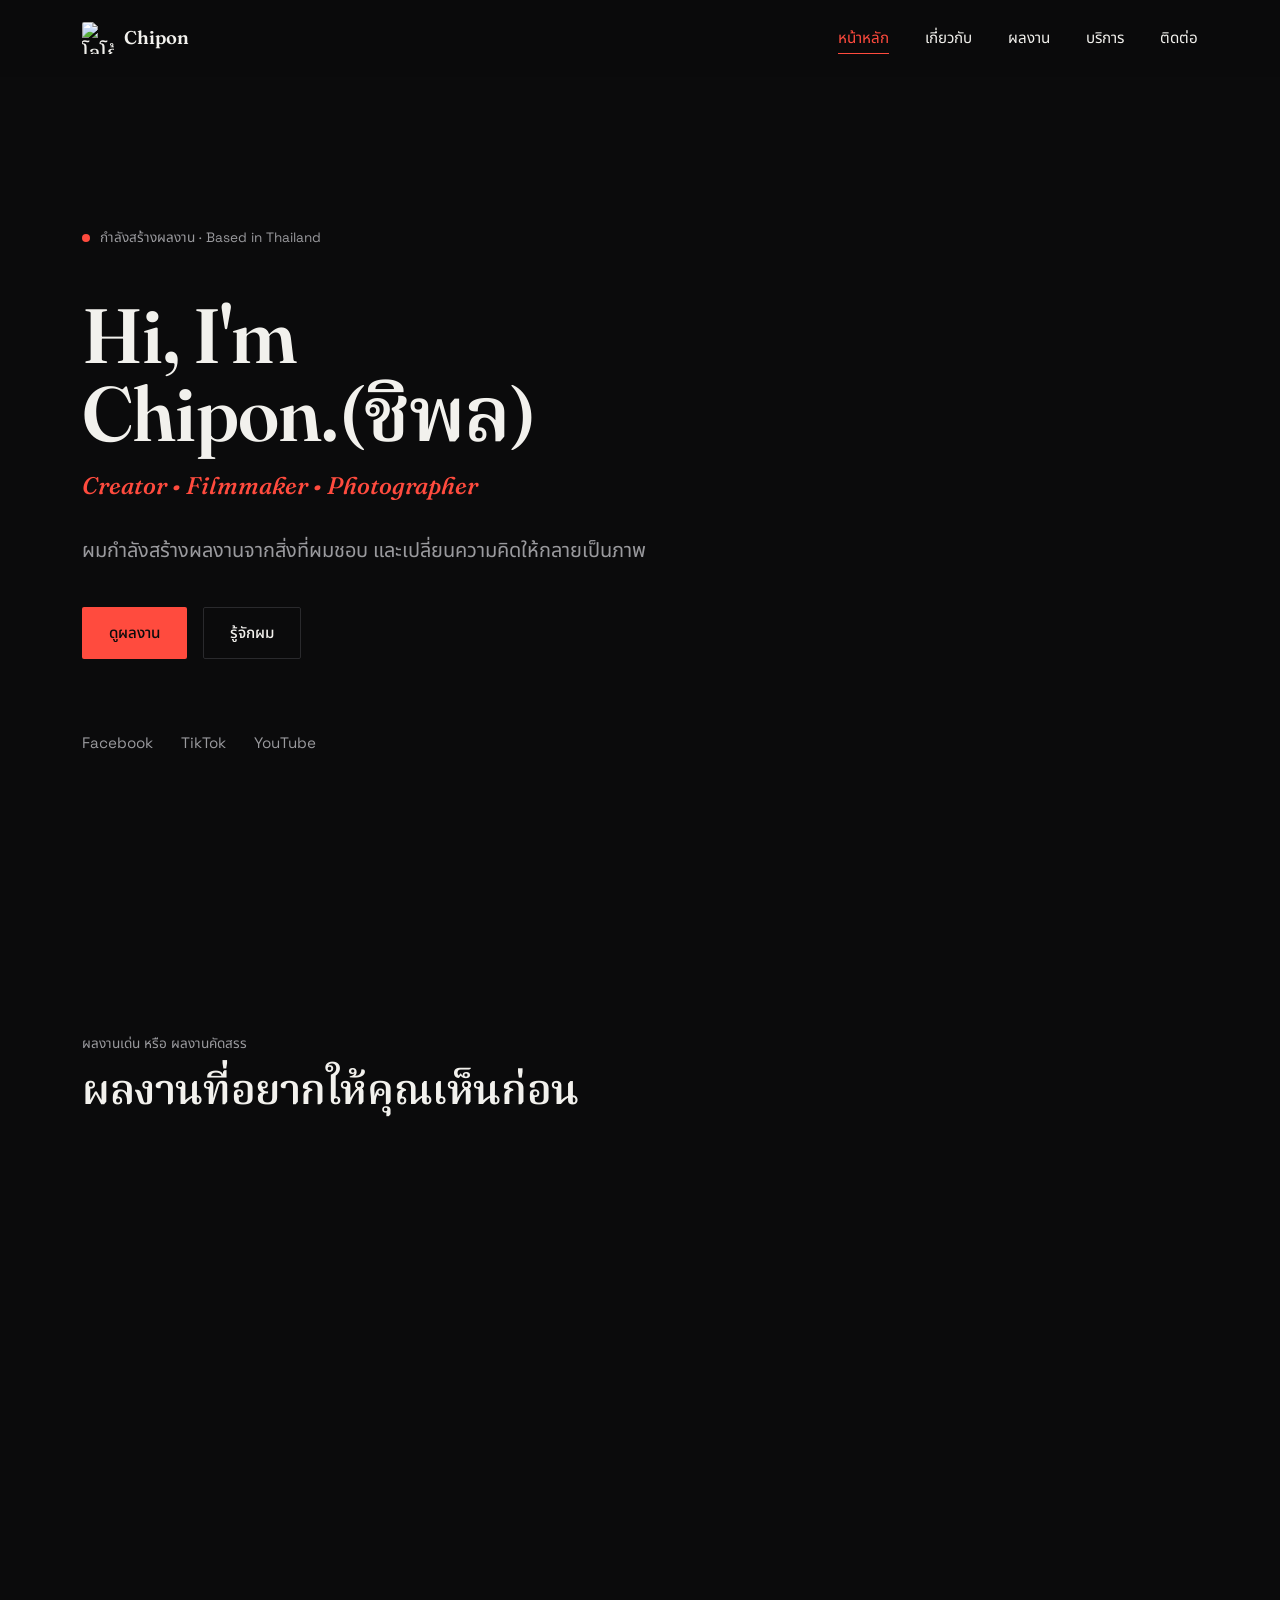
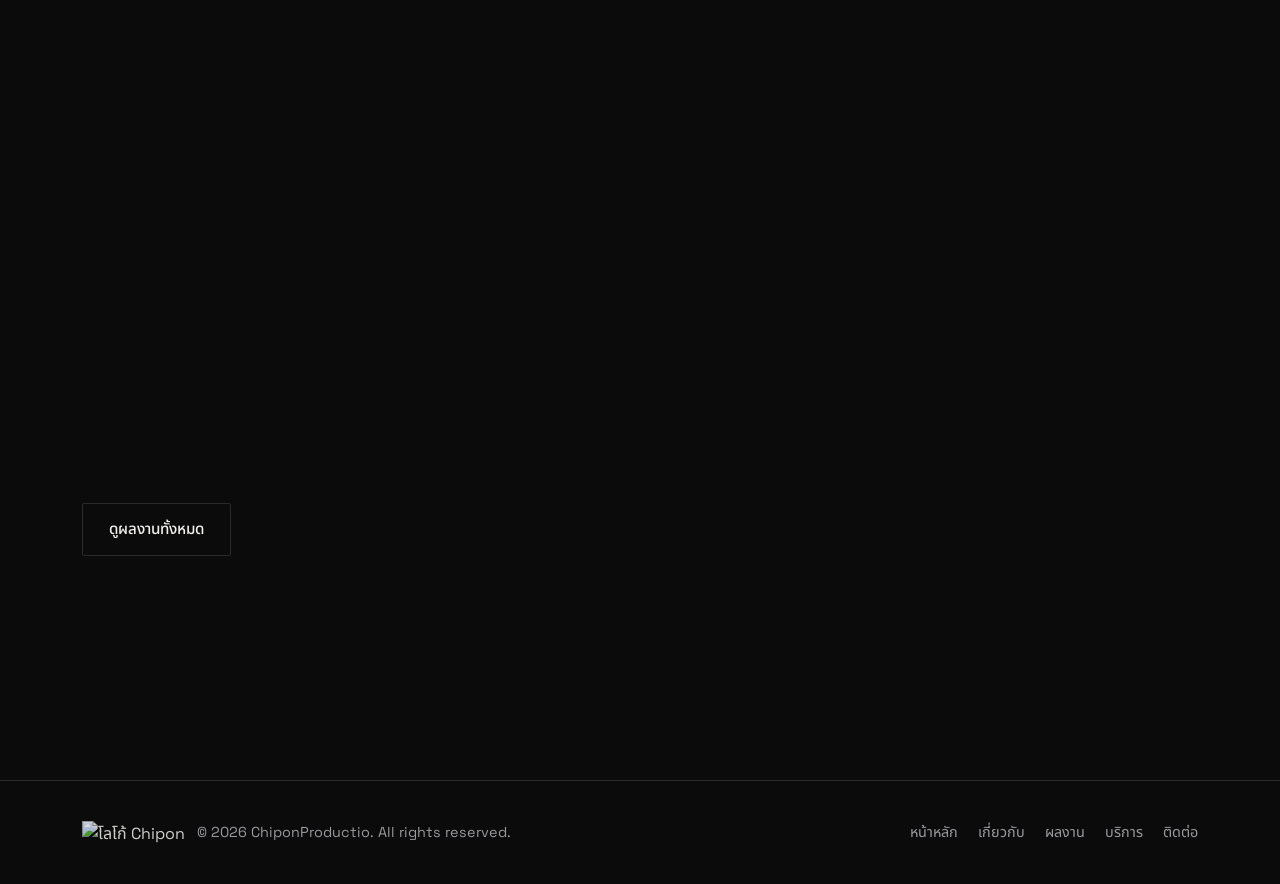
==== index.html @ 805535eb "เพ่ิม" ====
<!DOCTYPE html>
<html lang="th" data-theme="dark">
<head>
  <meta charset="UTF-8" />
  <meta name="viewport" content="width=device-width, initial-scale=1.0" />
  <title>Chipon — Productio &amp; Filmmaker</title>
  <meta name="description" content="เว็บไซต์ส่วนตัวของ อชิตพล จอมไอยรา หรือที่รู้จักกันในชื่อ Chipon(ชิพล) เว็บไซด์นี้มีไว้เก็บผลงานต่างๆ รวมทั้งช่องการติดต่อ" />
  <meta name="keywords" content="Chipon, อชิตพล จอมไอยรา, Filmmaker, Photographer, Video Editor, Creator, Graphic Design" />
  <meta name="author" content="อชิตพล จอมไอยรา (Chipon)" />
  <link rel="canonical" href="https://chipon.example.com/" />

  <!-- Open Graph -->
  <meta property="og:type" content="website" />
  <meta property="og:title" content="Chipon — Productio & Filmmaker" />
  <meta property="og:description" content="เว็บไซต์ส่วนตัวของ อชิตพล จอมไอยรา หรือที่รู้จักกันในชื่อ Chipon(ชิพล) เว็บไซด์นี้มีไว้เก็บผลงานต่างๆ รวมทั้งช่องการติดต่อ" />
  <meta property="og:image" content="assets/images/og-cover.jpg" />
  <meta property="og:url" content="https://chipon.example.com/" />
  <meta property="og:locale" content="th_TH" />

  <!-- Twitter Card -->
  <meta name="twitter:card" content="summary_large_image" />
  <meta name="twitter:title" content="Chipon — Productio & Filmmaker" />
  <meta name="twitter:description" content="รวมผลงานด้านการถ่ายภาพ วิดีโอ การทำหนัง และงานสร้างสรรค์ของ Chipon(ชิพล)" />
  <meta name="twitter:image" content="assets/images/og-cover.jpg" />

  <link rel="icon" href="assets/images/logo.png" type="image/png" />
  <link rel="apple-touch-icon" href="assets/images/logo.png" />

  <link rel="preconnect" href="https://fonts.googleapis.com" />
  <link rel="preconnect" href="https://fonts.gstatic.com" crossorigin />
  <link href="https://fonts.googleapis.com/css2?family=Fraunces:ital,wght@0,500;0,600;1,500&family=Space+Grotesk:wght@400;500;600&family=Noto+Sans+Thai:wght@400;500;600&family=Noto+Serif+Thai:wght@500;600&display=swap" rel="stylesheet" />

  <link rel="stylesheet" href="css/style.css" />
  <link rel="stylesheet" href="css/components.css" />
  <link rel="stylesheet" href="css/responsive.css" />
</head>
<body>
  <a class="skip-link" href="#main">ข้ามไปยังเนื้อหาหลัก</a>

  <header class="navbar">
    <div class="container">
      <a class="navbar__brand" href="index.html">
        <img class="navbar__logo" src="assets/images/logo.png" alt="โลโก้ Chipon" />
        <span>Chipon</span>
      </a>
      <button class="navbar__toggle" aria-label="เปิดเมนู" aria-expanded="false">
        <span></span><span></span><span></span>
      </button>
      <nav class="navbar__links" aria-label="เมนูหลัก">
        <a href="index.html" aria-current="page">หน้าหลัก</a>
        <a href="about.html">เกี่ยวกับ</a>
        <a href="portfolio.html">ผลงาน</a>
        <a href="services.html">บริการ</a>
        <a href="contact.html">ติดต่อ</a>
      </nav>
    </div>
  </header>

  <main id="main">
    <section class="hero">
      <div class="container">
        <p class="hero__status">
          <span class="hero__dot" aria-hidden="true"></span>
          กำลังสร้างผลงาน · Based in Thailand
        </p>
        <h1 class="hero__title">Hi, I'm<br />Chipon.(ชิพล)</h1>
        <p class="hero__role">Creator • Filmmaker • Photographer</p>
        <p class="lede hero__lede">
          ผมกำลังสร้างผลงานจากสิ่งที่ผมชอบ และเปลี่ยนความคิดให้กลายเป็นภาพ
        </p>
        <div class="hero__actions">
          <a class="btn btn--primary" href="portfolio.html">ดูผลงาน</a>
          <a class="btn btn--ghost" href="about.html">รู้จักผม</a>
        </div>
        <div class="hero__socials social-row" aria-label="ช่องทางโซเชียลมีเดีย">
          <a href="https://www.facebook.com/ChiponProductio" target="_blank" rel="noopener">Facebook</a>
          <a href="https://www.tiktok.com/@chiponproductio" target="_blank" rel="noopener">TikTok</a>
          <a href="https://www.youtube.com/@ChiponProductio" target="_blank" rel="noopener">YouTube</a>
          <!-- เตรียมพื้นที่สำหรับ YouTube และ Instagram ในอนาคต -->
        </div>
      </div>
    </section>

    <section id="featured">
      <div class="container">
        <div class="section-head">
          <span class="section-label">ผลงานเด่น หรือ ผลงานคัดสรร</span>
          <h2>ผลงานที่อยากให้คุณเห็นก่อน</h2>
        </div>
        <div id="featured-grid" class="featured-grid" aria-live="polite">
          <!-- Rendered from data/portfolio.json by js/portfolio.js -->
        </div>
        <div style="margin-top: 40px;">
          <a class="btn btn--ghost" href="portfolio.html">ดูผลงานทั้งหมด</a>
        </div>
      </div>
    </section>
  </main>

  <footer class="site-footer">
    <div class="container">
      <div class="site-footer__brand">
        <img class="site-footer__logo" src="assets/images/logo.png" alt="โลโก้ Chipon" />
        <span class="site-footer__meta">© <span data-current-year></span> ChiponProductio. All rights reserved.</span>
      </div>
      <nav class="site-footer__links" aria-label="ลิงก์ส่วนท้าย">
        <a href="index.html">หน้าหลัก</a>
        <a href="about.html">เกี่ยวกับ</a>
        <a href="portfolio.html">ผลงาน</a>
        <a href="services.html">บริการ</a>
        <a href="contact.html">ติดต่อ</a>
      </nav>
    </div>
  </footer>

  <script src="js/main.js"></script>
  <script src="js/portfolio.js"></script>
</body>
</html>
---- css/style.css ----
/* =========================================================
   Chipon — style.css
   Base tokens, resets, typography, and core page layout.
   Component-level styles (nav, cards, forms, buttons) live
   in components.css. Breakpoints live in responsive.css.
   ========================================================= */

/* ---------- Design tokens ---------- */
:root {
  /* Dark theme (default) */
  --color-bg: #0b0b0c;
  --color-bg-alt: #141416;
  --color-surface: #1a1a1d;
  --color-fg: #f2f1ed;
  --color-muted: #9a9a9e;
  --color-line: #2a2a2d;
  --color-accent: #ff4b3e;
  --color-accent-fg: #0b0b0c;

  /* Prepared for a future light theme — see [data-theme="light"] below */

  --font-display: "Fraunces", "Iowan Old Style", "Noto Serif Thai", Georgia, serif;
  --font-body: "Space Grotesk", "Noto Sans Thai", "Helvetica Neue", Arial, sans-serif;

  --max-width: 1180px;
  --gutter: 32px;

  --radius: 2px;
  --ease: cubic-bezier(0.16, 1, 0.3, 1);
}

/* Prepared light theme — toggle later with <html data-theme="light"> */
:root[data-theme="light"] {
  --color-bg: #f5f4f0;
  --color-bg-alt: #ebeae4;
  --color-surface: #ffffff;
  --color-fg: #121212;
  --color-muted: #5c5c5f;
  --color-line: #d8d6cf;
  --color-accent: #d8402f;
  --color-accent-fg: #ffffff;
}

/* ---------- Reset ---------- */
*,
*::before,
*::after {
  box-sizing: border-box;
}

html {
  scroll-behavior: smooth;
}

body {
  margin: 0;
  background: var(--color-bg);
  color: var(--color-fg);
  font-family: var(--font-body);
  font-size: 16px;
  line-height: 1.6;
  -webkit-font-smoothing: antialiased;
  text-rendering: optimizeLegibility;
}

img {
  max-width: 100%;
  display: block;
  object-fit: cover;
}

a {
  color: inherit;
  text-decoration: none;
}

ul,
ol {
  margin: 0;
  padding: 0;
  list-style: none;
}

h1,
h2,
h3,
h4,
p {
  margin: 0;
}

button,
input,
textarea {
  font-family: inherit;
  color: inherit;
}

/* Visible focus state everywhere — accessibility requirement */
a:focus-visible,
button:focus-visible,
input:focus-visible,
textarea:focus-visible,
[tabindex]:focus-visible {
  outline: 2px solid var(--color-accent);
  outline-offset: 3px;
}

::selection {
  background: var(--color-accent);
  color: var(--color-accent-fg);
}

/* ---------- Typography scale ---------- */
h1,
.h1 {
  font-family: var(--font-display);
  font-weight: 600;
  font-size: clamp(2.6rem, 6vw, 5.2rem);
  line-height: 1.02;
  letter-spacing: -0.01em;
}

h2,
.h2 {
  font-family: var(--font-display);
  font-weight: 600;
  font-size: clamp(1.8rem, 3.4vw, 2.6rem);
  line-height: 1.1;
  letter-spacing: -0.01em;
}

h3,
.h3 {
  font-family: var(--font-display);
  font-weight: 500;
  font-size: clamp(1.2rem, 1.8vw, 1.5rem);
  line-height: 1.25;
}

.lede {
  font-size: clamp(1.05rem, 1.6vw, 1.25rem);
  color: var(--color-muted);
  max-width: 60ch;
  line-height: 1.65;
}

p {
  max-width: 68ch;
}

.text-muted {
  color: var(--color-muted);
}

.text-accent {
  color: var(--color-accent);
}

/* ---------- Layout primitives ---------- */
.container {
  width: 100%;
  max-width: var(--max-width);
  margin-inline: auto;
  padding-inline: var(--gutter);
}

main {
  overflow-x: hidden;
}

section {
  padding-block: clamp(64px, 10vw, 128px);
}

.section-head {
  display: flex;
  flex-direction: column;
  gap: 12px;
  margin-bottom: clamp(32px, 5vw, 56px);
}

.section-label {
  font-size: 0.85rem;
  color: var(--color-muted);
  font-variant-numeric: tabular-nums;
}

.divider {
  border: none;
  border-top: 1px solid var(--color-line);
  margin: 0;
}

.skip-link {
  position: absolute;
  left: -999px;
  top: auto;
  background: var(--color-accent);
  color: var(--color-accent-fg);
  padding: 12px 18px;
  z-index: 1000;
}

.skip-link:focus {
  left: 16px;
  top: 16px;
}

/* ---------- Hero ---------- */
.hero {
  min-height: min(92vh, 860px);
  display: flex;
  flex-direction: column;
  justify-content: center;
  padding-block: clamp(48px, 8vw, 96px);
  position: relative;
}

.hero__status {
  display: inline-flex;
  align-items: center;
  gap: 10px;
  color: var(--color-muted);
  font-size: 0.85rem;
  margin-bottom: clamp(28px, 5vw, 48px);
}

.hero__dot {
  width: 8px;
  height: 8px;
  border-radius: 50%;
  background: var(--color-accent);
  animation: pulse 2.4s ease-in-out infinite;
}

@keyframes pulse {
  0%, 100% { opacity: 1; transform: scale(1); }
  50% { opacity: 0.35; transform: scale(0.82); }
}

.hero__eyebrow-logo {
  height: 28px;
  width: auto;
  object-fit: contain;
  margin-bottom: 20px;
  opacity: 0.9;
}

.hero__title {
  opacity: 0;
  transform: translateY(14px);
  animation: rise 0.7s var(--ease) forwards;
  animation-delay: 0.05s;
}

.hero__role {
  font-family: var(--font-display);
  font-style: italic;
  font-weight: 500;
  color: var(--color-accent);
  font-size: clamp(1.1rem, 2.2vw, 1.5rem);
  margin-top: 14px;
  opacity: 0;
  transform: translateY(14px);
  animation: rise 0.7s var(--ease) forwards;
  animation-delay: 0.16s;
}

.hero__lede {
  margin-top: clamp(20px, 3vw, 28px);
  opacity: 0;
  transform: translateY(14px);
  animation: rise 0.7s var(--ease) forwards;
  animation-delay: 0.26s;
}

.hero__actions {
  display: flex;
  flex-wrap: wrap;
  gap: 16px;
  margin-top: clamp(28px, 4vw, 40px);
  opacity: 0;
  transform: translateY(14px);
  animation: rise 0.7s var(--ease) forwards;
  animation-delay: 0.36s;
}

.hero__socials {
  margin-top: clamp(48px, 7vw, 72px);
  display: flex;
  gap: 28px;
  opacity: 0;
  transform: translateY(14px);
  animation: rise 0.7s var(--ease) forwards;
  animation-delay: 0.46s;
}

@keyframes rise {
  to {
    opacity: 1;
    transform: translateY(0);
  }
}

@media (prefers-reduced-motion: reduce) {
  .hero__title,
  .hero__role,
  .hero__lede,
  .hero__actions,
  .hero__socials,
  .hero__dot,
  .reveal {
    animation: none !important;
    opacity: 1 !important;
    transform: none !important;
  }
  html {
    scroll-behavior: auto;
  }
}

/* ---------- Scroll reveal (portfolio + featured grids only) ---------- */
.reveal {
  opacity: 0;
  transform: translateY(18px);
  transition: opacity 0.6s var(--ease), transform 0.6s var(--ease);
}

.reveal.is-visible {
  opacity: 1;
  transform: translateY(0);
}

/* ---------- Page intro (non-home pages) ---------- */
.page-intro {
  padding-block: clamp(56px, 9vw, 104px) clamp(24px, 4vw, 40px);
}

/* ---------- Footer ---------- */
.site-footer {
  border-top: 1px solid var(--color-line);
  padding-block: 40px;
  margin-top: clamp(64px, 8vw, 96px);
}

.site-footer .container {
  display: flex;
  flex-wrap: wrap;
  align-items: center;
  justify-content: space-between;
  gap: 24px;
}

.site-footer__brand {
  display: flex;
  align-items: center;
  gap: 12px;
}

.site-footer__logo {
  height: 22px;
  width: auto;
  object-fit: contain;
  opacity: 0.85;
}

.site-footer__meta {
  color: var(--color-muted);
  font-size: 0.9rem;
}

.site-footer__links {
  display: flex;
  gap: 20px;
  flex-wrap: wrap;
}

.site-footer__links a {
  color: var(--color-muted);
  font-size: 0.9rem;
  transition: color 0.2s var(--ease);
}

.site-footer__links a:hover {
  color: var(--color-fg);
}
---- css/components.css ----
/* =========================================================
   Chipon — components.css
   Reusable UI pieces: navbar, buttons, credits list,
   portfolio cards, filter bar, service cards, contact form.
   ========================================================= */

/* ---------- Navbar ---------- */
.navbar {
  position: sticky;
  top: 0;
  z-index: 100;
  background: color-mix(in srgb, var(--color-bg) 88%, transparent);
  backdrop-filter: blur(10px);
  -webkit-backdrop-filter: blur(10px);
  border-bottom: 1px solid transparent;
  transition: border-color 0.3s var(--ease), background 0.3s var(--ease);
}

.navbar.is-scrolled {
  border-bottom-color: var(--color-line);
}

.navbar .container {
  display: flex;
  align-items: center;
  justify-content: space-between;
  height: 76px;
}

.navbar__brand {
  display: flex;
  align-items: center;
  gap: 10px;
  font-family: var(--font-display);
  font-size: 1.15rem;
  font-weight: 600;
}

.navbar__logo {
  height: 32px;
  width: 32px;
  object-fit: contain;
  border-radius: var(--radius);
}

.navbar__links {
  display: flex;
  align-items: center;
  gap: clamp(20px, 3vw, 36px);
}

.navbar__links a {
  font-size: 0.95rem;
  position: relative;
  padding-block: 4px;
}

.navbar__links a::after {
  content: "";
  position: absolute;
  left: 0;
  bottom: 0;
  height: 1px;
  width: 0;
  background: var(--color-accent);
  transition: width 0.25s var(--ease);
}

.navbar__links a:hover::after,
.navbar__links a[aria-current="page"]::after {
  width: 100%;
}

.navbar__links a[aria-current="page"] {
  color: var(--color-accent);
}

.navbar__toggle {
  display: none;
  flex-direction: column;
  justify-content: center;
  gap: 5px;
  width: 40px;
  height: 40px;
  background: none;
  border: 1px solid var(--color-line);
  border-radius: var(--radius);
  cursor: pointer;
}

.navbar__toggle span {
  display: block;
  height: 1.5px;
  width: 18px;
  margin-inline: auto;
  background: var(--color-fg);
  transition: transform 0.25s var(--ease), opacity 0.25s var(--ease);
}

.navbar__toggle[aria-expanded="true"] span:nth-child(1) {
  transform: translateY(6.5px) rotate(45deg);
}

.navbar__toggle[aria-expanded="true"] span:nth-child(2) {
  opacity: 0;
}

.navbar__toggle[aria-expanded="true"] span:nth-child(3) {
  transform: translateY(-6.5px) rotate(-45deg);
}

/* ---------- Buttons ---------- */
.btn {
  display: inline-flex;
  align-items: center;
  gap: 8px;
  padding: 13px 26px;
  border-radius: var(--radius);
  font-size: 0.95rem;
  font-weight: 500;
  border: 1px solid transparent;
  cursor: pointer;
  transition: background 0.25s var(--ease), border-color 0.25s var(--ease), color 0.25s var(--ease), transform 0.2s var(--ease);
}

.btn:active {
  transform: translateY(1px);
}

.btn--primary {
  background: var(--color-accent);
  color: var(--color-accent-fg);
}

.btn--primary:hover {
  background: color-mix(in srgb, var(--color-accent) 85%, white 15%);
}

.btn--ghost {
  border-color: var(--color-line);
  color: var(--color-fg);
  background: transparent;
}

.btn--ghost:hover {
  border-color: var(--color-fg);
}

/* ---------- Social links row ---------- */
.social-row {
  display: flex;
  flex-wrap: wrap;
  gap: 28px;
}

.social-row a {
  font-size: 0.95rem;
  color: var(--color-muted);
  border-bottom: 1px solid transparent;
  padding-bottom: 2px;
  transition: color 0.2s var(--ease), border-color 0.2s var(--ease);
}

.social-row a:hover {
  color: var(--color-fg);
  border-color: var(--color-accent);
}

.social-row a[data-pending="true"] {
  color: color-mix(in srgb, var(--color-muted) 60%, transparent);
  pointer-events: none;
}

/* ---------- Credits-style skills list ---------- */
.credits-list {
  border-top: 1px solid var(--color-line);
}

.credits-list__row {
  display: flex;
  align-items: baseline;
  justify-content: space-between;
  gap: 24px;
  padding-block: 18px;
  border-bottom: 1px solid var(--color-line);
}

.credits-list__role {
  font-family: var(--font-display);
  font-size: clamp(1.05rem, 1.6vw, 1.3rem);
}

.credits-list__detail {
  color: var(--color-muted);
  font-size: 0.9rem;
  text-align: right;
  white-space: nowrap;
}

/* ---------- About layout ---------- */
.about-grid {
  display: grid;
  grid-template-columns: 320px 1fr;
  gap: clamp(32px, 6vw, 72px);
  align-items: start;
}

.about-photo {
  aspect-ratio: 4 / 5;
  overflow: hidden;
  border: 1px solid var(--color-line);
  border-radius: var(--radius);
}

.about-photo img {
  width: 100%;
  height: 100%;
}

/* ---------- Filter bar ---------- */
.filter-bar {
  display: flex;
  flex-wrap: wrap;
  gap: 10px;
  margin-bottom: clamp(32px, 5vw, 48px);
}

.filter-btn {
  padding: 9px 18px;
  border: 1px solid var(--color-line);
  border-radius: 999px;
  background: transparent;
  color: var(--color-muted);
  font-size: 0.88rem;
  cursor: pointer;
  transition: border-color 0.2s var(--ease), color 0.2s var(--ease), background 0.2s var(--ease);
}

.filter-btn:hover {
  color: var(--color-fg);
  border-color: var(--color-fg);
}

.filter-btn[aria-pressed="true"] {
  background: var(--color-accent);
  border-color: var(--color-accent);
  color: var(--color-accent-fg);
}

/* ---------- Portfolio grid & cards ---------- */
.portfolio-grid,
.featured-grid {
  display: grid;
  grid-template-columns: repeat(3, 1fr);
  gap: 28px;
}

.work-card {
  border: 1px solid var(--color-line);
  border-radius: var(--radius);
  overflow: hidden;
  background: var(--color-bg-alt);
  display: flex;
  flex-direction: column;
}

.work-card__media {
  aspect-ratio: 3 / 2;
  overflow: hidden;
  background: var(--color-surface);
}

.work-card__media img {
  width: 100%;
  height: 100%;
  filter: grayscale(1) contrast(1.02);
  transition: filter 0.5s var(--ease), transform 0.5s var(--ease);
}

.work-card:hover .work-card__media img {
  filter: grayscale(0);
  transform: scale(1.03);
}

.work-card__body {
  padding: 20px 22px 24px;
  display: flex;
  flex-direction: column;
  gap: 10px;
  flex: 1;
}

.work-card__meta {
  display: flex;
  justify-content: space-between;
  color: var(--color-muted);
  font-size: 0.82rem;
}

.work-card__title {
  font-family: var(--font-display);
  font-size: 1.15rem;
}

.work-card__desc {
  color: var(--color-muted);
  font-size: 0.92rem;
  line-height: 1.55;
}

.work-card__link {
  margin-top: auto;
  padding-top: 10px;
  font-size: 0.88rem;
  border-bottom: 1px solid var(--color-accent);
  align-self: flex-start;
}

.portfolio-empty {
  color: var(--color-muted);
  padding-block: 40px;
  text-align: center;
  border: 1px dashed var(--color-line);
  border-radius: var(--radius);
}

/* ---------- Services ---------- */
.services-grid {
  display: grid;
  grid-template-columns: repeat(2, 1fr);
  gap: 1px;
  background: var(--color-line);
  border: 1px solid var(--color-line);
}

.service-card {
  background: var(--color-bg);
  padding: clamp(28px, 4vw, 40px);
  display: flex;
  flex-direction: column;
  gap: 14px;
}

.service-card__price {
  color: var(--color-accent);
  font-size: 0.9rem;
}

.services-note {
  margin-top: 32px;
  color: var(--color-muted);
  font-size: 0.9rem;
  border-left: 2px solid var(--color-line);
  padding-left: 16px;
}

/* ---------- Contact ---------- */
.contact-grid {
  display: grid;
  grid-template-columns: 1fr 1fr;
  gap: clamp(40px, 6vw, 80px);
  align-items: start;
}

.contact-channels {
  display: flex;
  flex-direction: column;
  gap: 24px;
}

.contact-channel {
  display: flex;
  flex-direction: column;
  gap: 4px;
  padding-bottom: 20px;
  border-bottom: 1px solid var(--color-line);
}

.contact-channel__label {
  font-size: 0.82rem;
  color: var(--color-muted);
}

.contact-channel__value {
  font-family: var(--font-display);
  font-size: 1.1rem;
}

.contact-channel__value[data-pending="true"] {
  color: var(--color-muted);
  font-family: var(--font-body);
  font-size: 0.95rem;
  font-style: italic;
}

.form-field {
  display: flex;
  flex-direction: column;
  gap: 8px;
  margin-bottom: 22px;
}

.form-field label {
  font-size: 0.88rem;
  color: var(--color-muted);
}

.form-field input,
.form-field textarea {
  background: var(--color-bg-alt);
  border: 1px solid var(--color-line);
  border-radius: var(--radius);
  padding: 13px 16px;
  font-size: 0.98rem;
  transition: border-color 0.2s var(--ease);
}

.form-field input:focus,
.form-field textarea:focus {
  border-color: var(--color-accent);
}

.form-field textarea {
  min-height: 140px;
  resize: vertical;
}

.form-error {
  font-size: 0.82rem;
  color: var(--color-accent);
  min-height: 1.2em;
}

.form-status {
  margin-top: 18px;
  padding: 14px 16px;
  border: 1px solid var(--color-line);
  border-radius: var(--radius);
  font-size: 0.9rem;
  display: none;
}

.form-status.is-visible {
  display: block;
}

.form-status.is-success {
  border-color: var(--color-accent);
  color: var(--color-fg);
}
---- css/responsive.css ----
/* =========================================================
   Chipon — responsive.css
   Breakpoints tested against 360 / 390 / 768 / 1024 / 1440px.
   Mobile-first overrides layer on top of style.css/components.css.
   ========================================================= */

/* ---------- ≤1024px : laptop / tablet landscape ---------- */
@media (max-width: 1024px) {
  :root {
    --gutter: 24px;
  }

  .portfolio-grid,
  .featured-grid {
    grid-template-columns: repeat(2, 1fr);
  }

  .about-grid {
    grid-template-columns: 260px 1fr;
  }
}

/* ---------- ≤768px : tablet portrait ---------- */
@media (max-width: 768px) {
  .navbar__links {
    position: fixed;
    inset: 76px 0 0 0;
    height: calc(100dvh - 76px);
    background: var(--color-bg);
    flex-direction: column;
    align-items: flex-start;
    justify-content: flex-start;
    gap: 4px;
    padding: 24px var(--gutter);
    transform: translateX(100%);
    transition: transform 0.3s var(--ease);
    overflow-y: auto;
  }

  .navbar__links.is-open {
    transform: translateX(0);
  }

  .navbar__links a {
    width: 100%;
    padding-block: 16px;
    border-bottom: 1px solid var(--color-line);
    font-size: 1.05rem;
  }

  .navbar__toggle {
    display: flex;
  }

  .about-grid {
    grid-template-columns: 1fr;
  }

  .about-photo {
    max-width: 320px;
  }

  .contact-grid {
    grid-template-columns: 1fr;
  }

  .services-grid {
    grid-template-columns: 1fr;
  }

  .hero__actions,
  .hero__socials {
    gap: 14px;
  }
}

/* ---------- ≤600px : mobile ---------- */
@media (max-width: 600px) {
  .portfolio-grid,
  .featured-grid {
    grid-template-columns: 1fr;
  }

  .credits-list__row {
    flex-direction: column;
    align-items: flex-start;
    gap: 4px;
  }

  .credits-list__detail {
    text-align: left;
  }

  .site-footer .container {
    flex-direction: column;
    align-items: flex-start;
  }

  .btn {
    width: 100%;
    justify-content: center;
  }

  .hero__actions {
    flex-direction: column;
  }
}

/* ---------- ≤390px : small mobile ---------- */
@media (max-width: 390px) {
  :root {
    --gutter: 18px;
  }

  section {
    padding-block: 56px;
  }
}
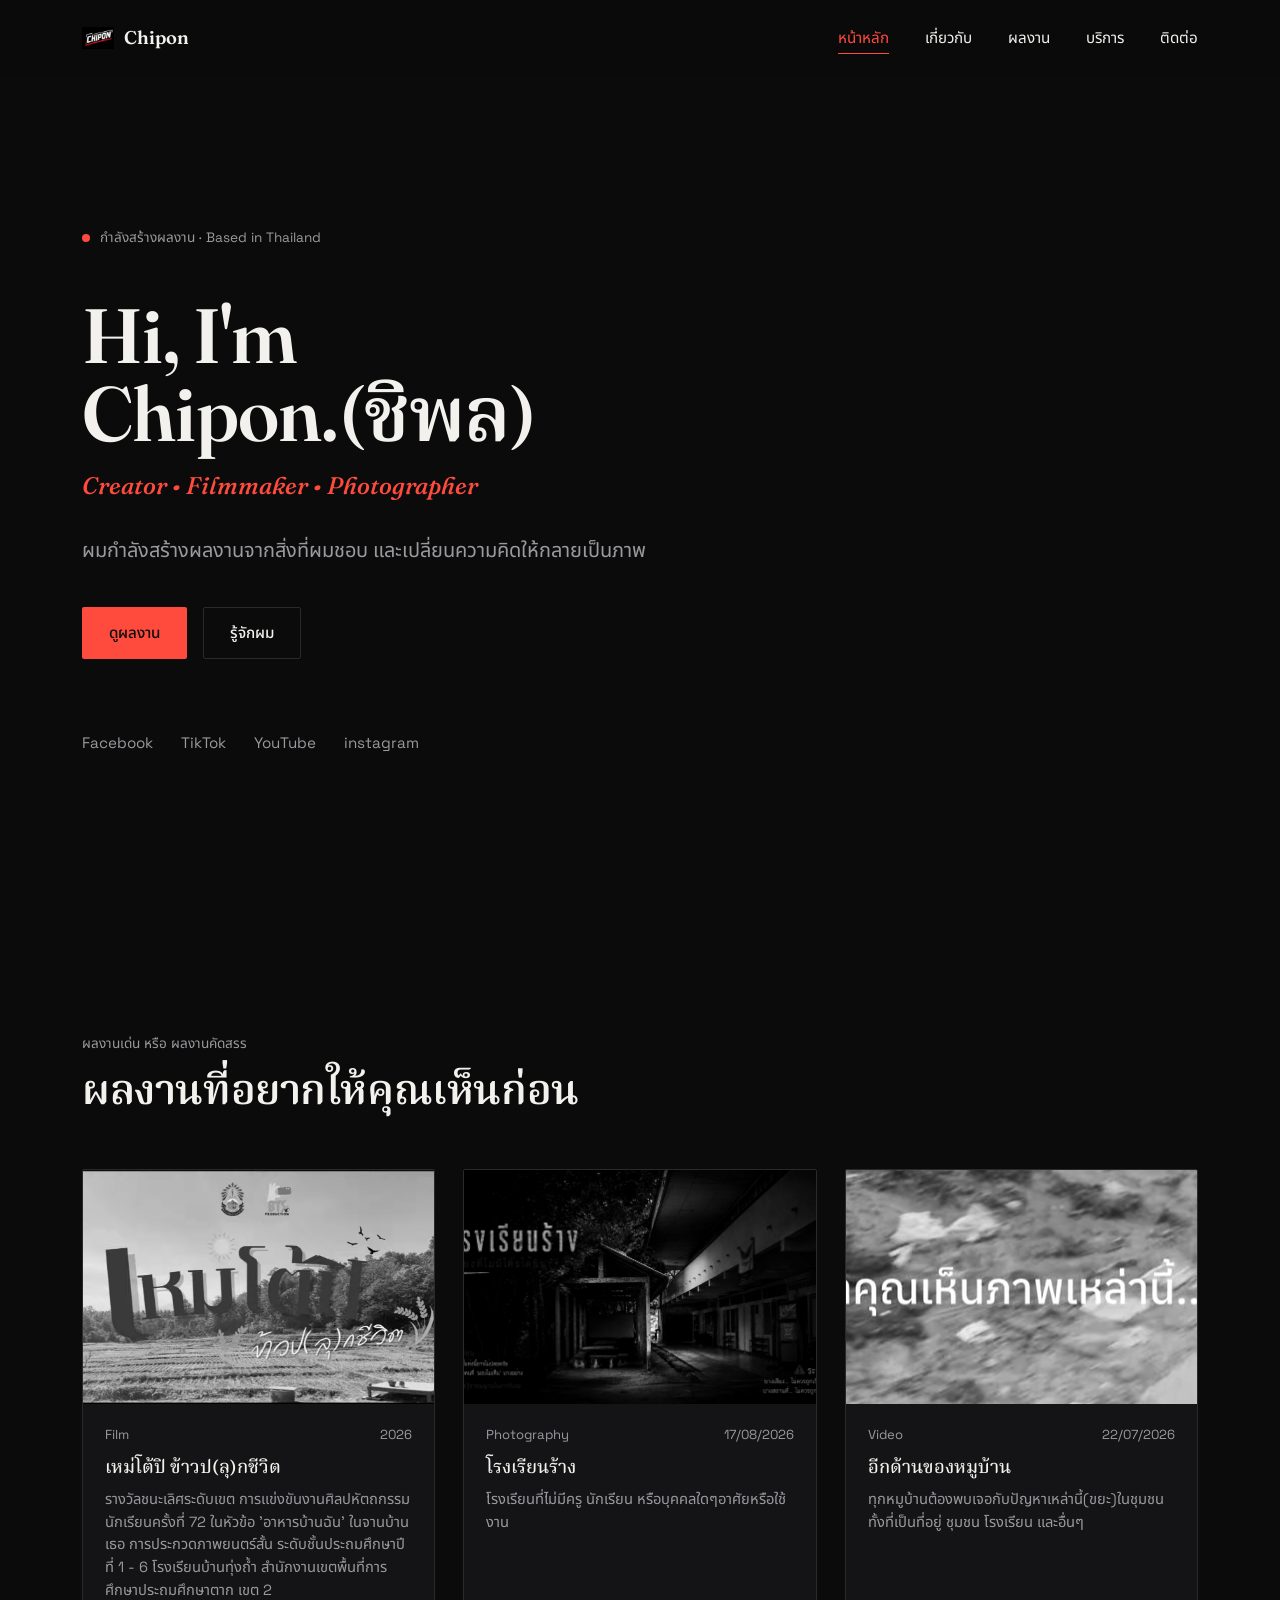
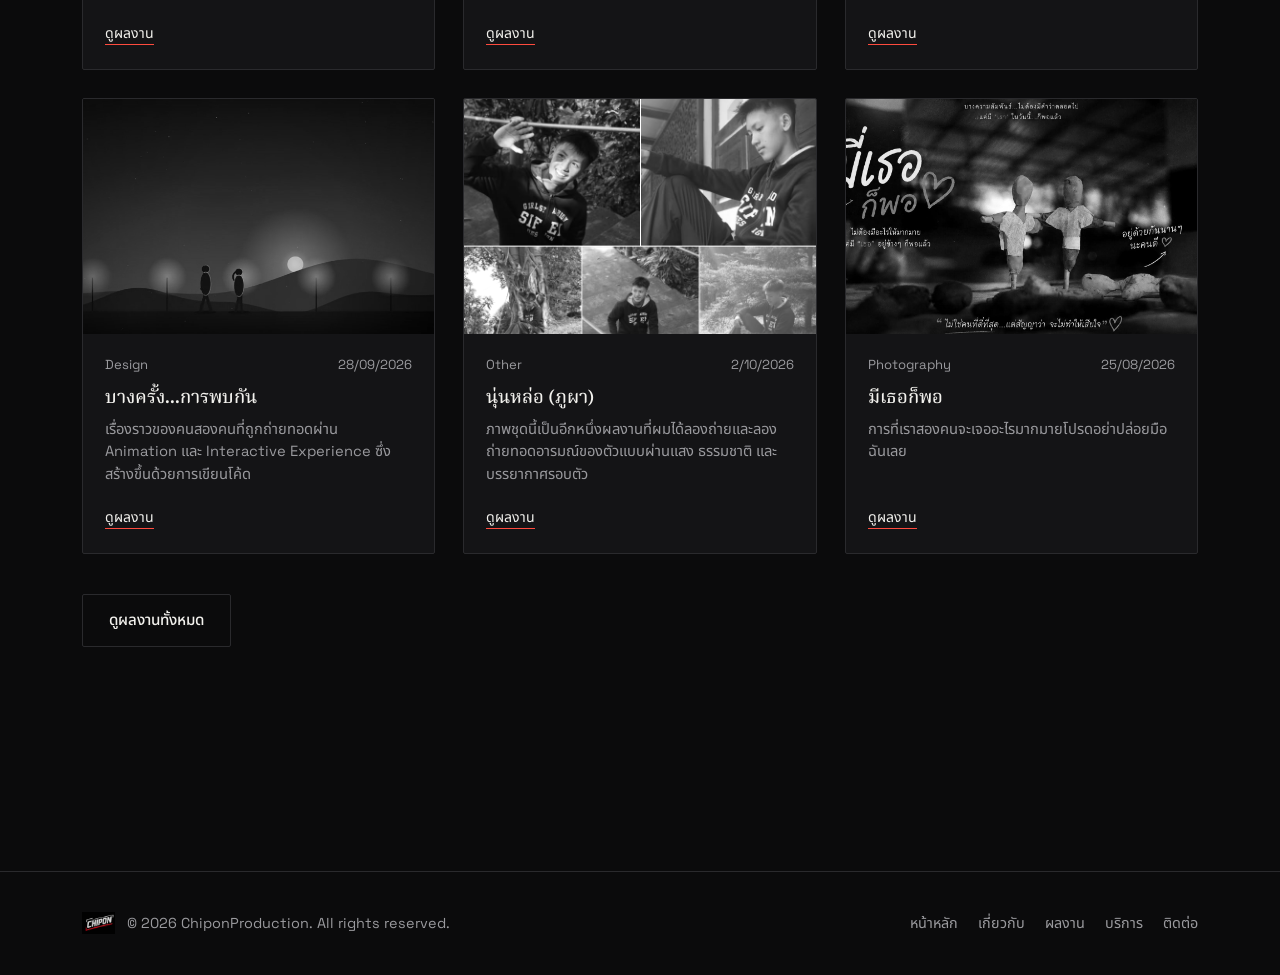
==== commit 0e5b117b: "แก้ไข" ====
--- a/index.html
+++ b/index.html
@@ -3,23 +3,23 @@
 <head>
   <meta charset="UTF-8" />
   <meta name="viewport" content="width=device-width, initial-scale=1.0" />
-  <title>Chipon — Productio &amp; Filmmaker</title>
-  <meta name="description" content="เว็บไซต์ส่วนตัวของ อชิตพล จอมไอยรา หรือที่รู้จักกันในชื่อ Chipon(ชิพล) เว็บไซด์นี้มีไว้เก็บผลงานต่างๆ รวมทั้งช่องการติดต่อ" />
+  <title>Chipon — Production &amp; Filmmaker</title>
+  <meta name="description" content="เว็บไซต์ส่วนตัวของ อชิตพล จอมไอยรา หรือที่รู้จักกันในชื่อ Chipon(ชิพล)" />
   <meta name="keywords" content="Chipon, อชิตพล จอมไอยรา, Filmmaker, Photographer, Video Editor, Creator, Graphic Design" />
   <meta name="author" content="อชิตพล จอมไอยรา (Chipon)" />
-  <link rel="canonical" href="https://chipon.example.com/" />
+  <link rel="canonical" href="https://chipon.netlify.app/" />
 
   <!-- Open Graph -->
   <meta property="og:type" content="website" />
-  <meta property="og:title" content="Chipon — Productio & Filmmaker" />
-  <meta property="og:description" content="เว็บไซต์ส่วนตัวของ อชิตพล จอมไอยรา หรือที่รู้จักกันในชื่อ Chipon(ชิพล) เว็บไซด์นี้มีไว้เก็บผลงานต่างๆ รวมทั้งช่องการติดต่อ" />
+  <meta property="og:title" content="Chipon — Production & Filmmaker" />
+  <meta property="og:description" content="เว็บไซต์ส่วนตัวของ อชิตพล จอมไอยรา หรือที่รู้จักกันในชื่อ Chipon(ชิพล)" />
   <meta property="og:image" content="assets/images/og-cover.jpg" />
-  <meta property="og:url" content="https://chipon.example.com/" />
+  <meta property="og:url" content="https://chipon.netlify.app/" />
   <meta property="og:locale" content="th_TH" />
 
   <!-- Twitter Card -->
   <meta name="twitter:card" content="summary_large_image" />
-  <meta name="twitter:title" content="Chipon — Productio & Filmmaker" />
+  <meta name="twitter:title" content="Chipon — Production & Filmmaker" />
   <meta name="twitter:description" content="รวมผลงานด้านการถ่ายภาพ วิดีโอ การทำหนัง และงานสร้างสรรค์ของ Chipon(ชิพล)" />
   <meta name="twitter:image" content="assets/images/og-cover.jpg" />
 
@@ -73,9 +73,10 @@
           <a class="btn btn--ghost" href="about.html">รู้จักผม</a>
         </div>
         <div class="hero__socials social-row" aria-label="ช่องทางโซเชียลมีเดีย">
-          <a href="https://www.facebook.com/ChiponProductio" target="_blank" rel="noopener">Facebook</a>
-          <a href="https://www.tiktok.com/@chiponproductio" target="_blank" rel="noopener">TikTok</a>
-          <a href="https://www.youtube.com/@ChiponProductio" target="_blank" rel="noopener">YouTube</a>
+          <a href="https://www.facebook.com/ChiponProduction" target="_blank" rel="noopener">Facebook</a>
+          <a href="https://www.tiktok.com/@chipon.production" target="_blank" rel="noopener">TikTok</a>
+          <a href="https://www.youtube.com/@ChiponProduction" target="_blank" rel="noopener">YouTube</a>
+          <a href="https://www.instagram.com/chiponproduction/" target="_blank" rel="noopener">instagram</a>
           <!-- เตรียมพื้นที่สำหรับ YouTube และ Instagram ในอนาคต -->
         </div>
       </div>
@@ -101,7 +102,7 @@
     <div class="container">
       <div class="site-footer__brand">
         <img class="site-footer__logo" src="assets/images/logo.png" alt="โลโก้ Chipon" />
-        <span class="site-footer__meta">© <span data-current-year></span> ChiponProductio. All rights reserved.</span>
+        <span class="site-footer__meta">© <span data-current-year></span> ChiponProduction. All rights reserved.</span>
       </div>
       <nav class="site-footer__links" aria-label="ลิงก์ส่วนท้าย">
         <a href="index.html">หน้าหลัก</a>
